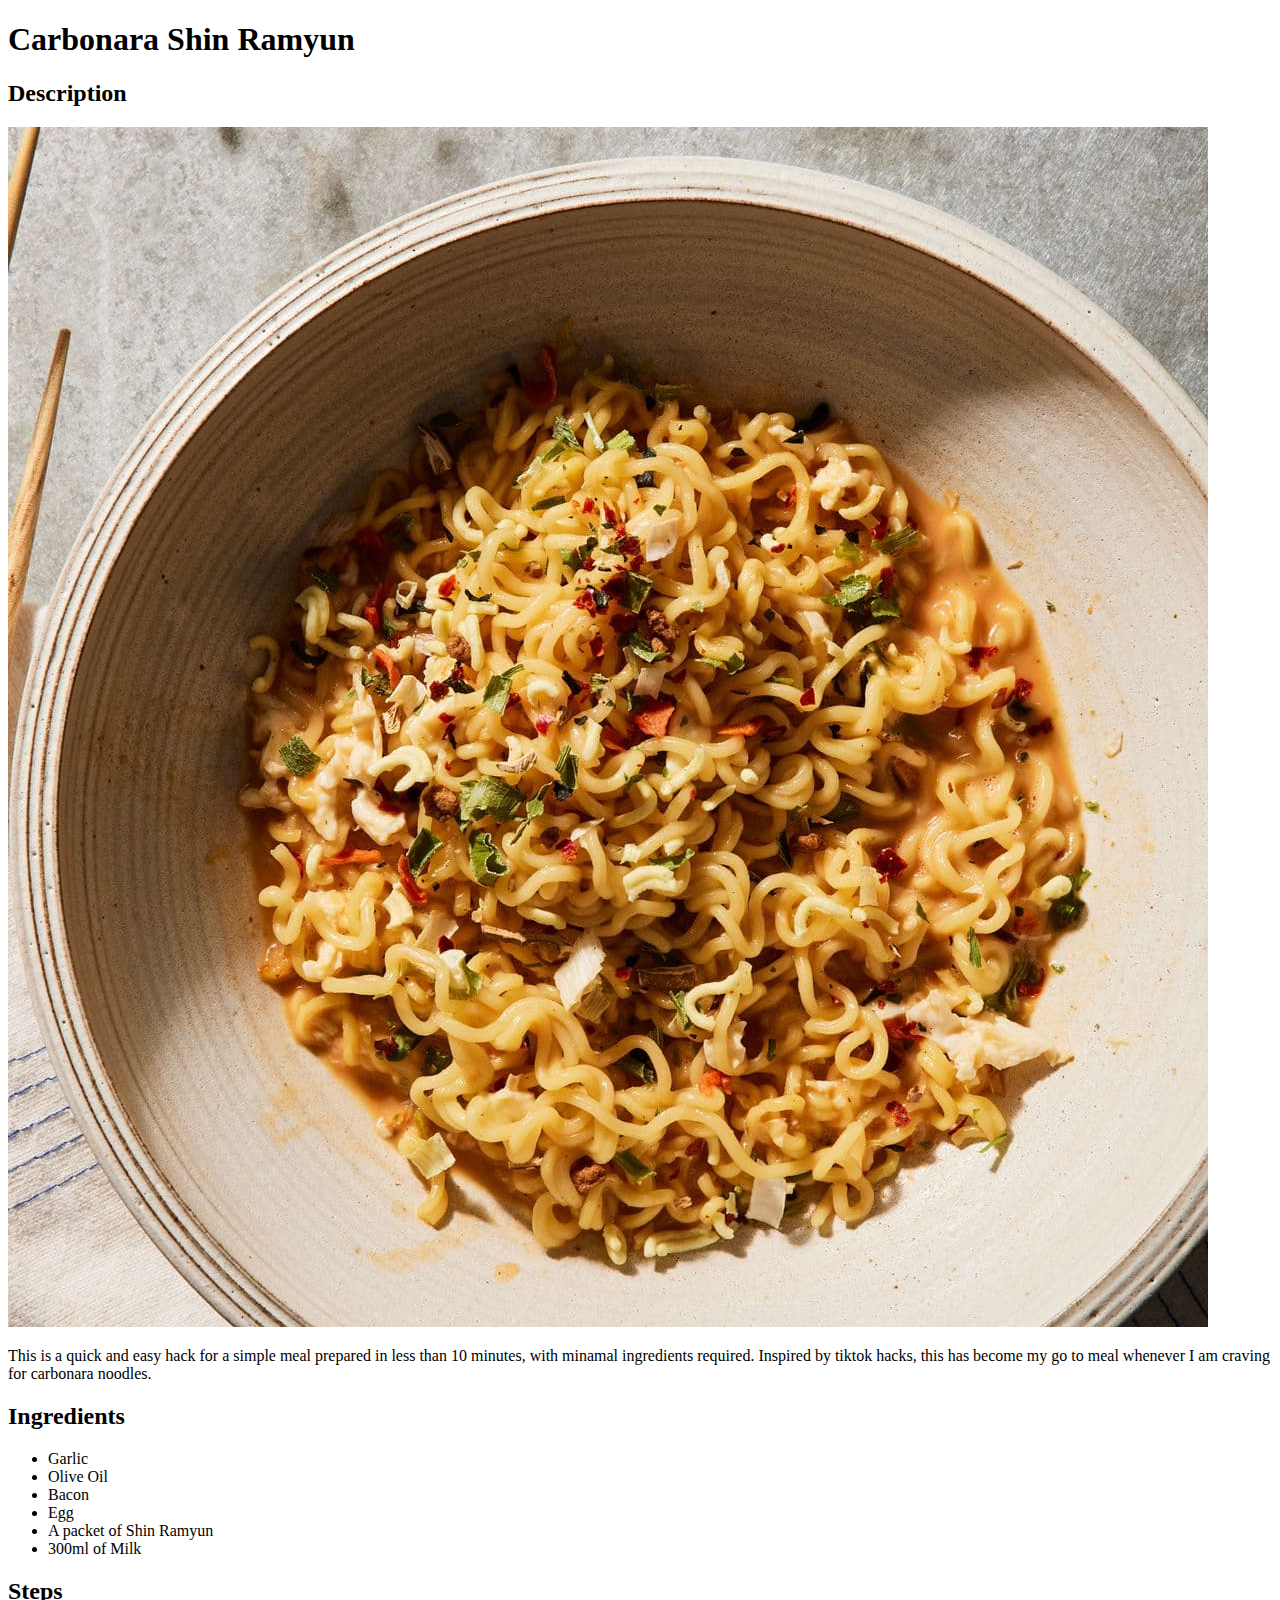
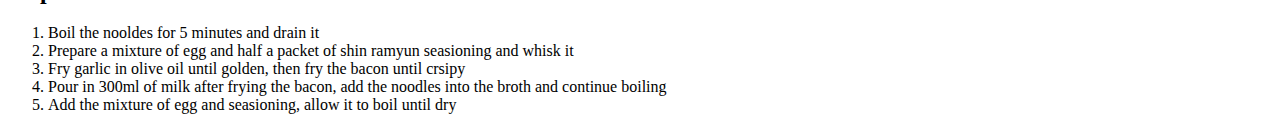
==== recipes/carbonara-shin-ramyun.html @ 3de21ad6 "Added recipe for Carbonara Shin Ramyun" ====
<!DOCTYPE html>
<html lang="en">
    <head>
        <meta charset="UTF-8">
        <title>Carbonara Shin Ramyun</title>
    </head>

    <body>
        <h1>Carbonara Shin Ramyun</h1>
        <h2>Description</h2>
        <img src="../images/carbonara-shin-ramyun.jpg" alt="Picture of Carbonara Shin Ramyun">
        <p>This is a quick and easy hack for a simple meal prepared in less than 10 minutes, with minamal ingredients required. Inspired by tiktok hacks,
            this has become my go to meal whenever I am craving for carbonara noodles.
        </p>
        <h2>Ingredients</h2>
        <ul>
            <li>Garlic</li>
            <li>Olive Oil</li>
            <li>Bacon</li>
            <li>Egg</li>
            <li>A packet of Shin Ramyun</li>
            <li>300ml of Milk</li>
        </ul>
        <h2>Steps</h2>
        <ol>
            <li>Boil the nooldes for 5 minutes and drain it</li>
            <li>Prepare a mixture of egg and half a packet of shin ramyun seasioning and whisk it</li>
            <li>Fry garlic in olive oil until golden, then fry the bacon until crsipy</li>
            <li>Pour in 300ml of milk after frying the bacon, add the noodles into the broth and continue boiling</li>
            <li>Add the mixture of egg and seasioning, allow it to boil until dry</li>
        </ol>
    </body>
</html>
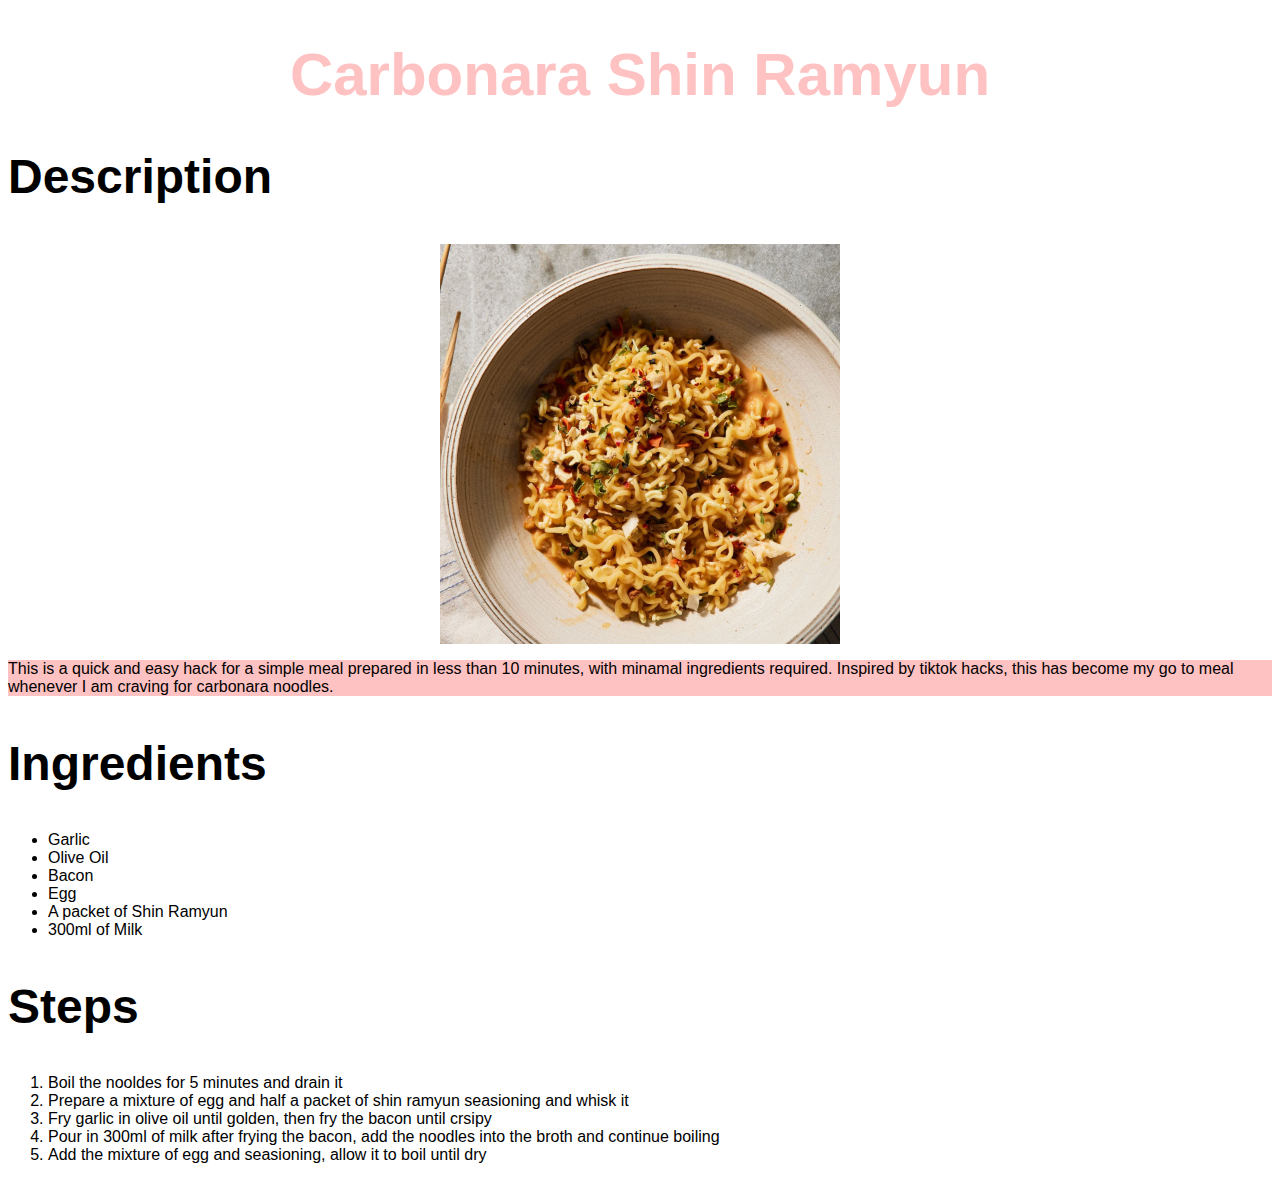
==== commit 4b06b88f: "Styled with CSS" ====
--- a/recipes/carbonara-shin-ramyun.html
+++ b/recipes/carbonara-shin-ramyun.html
@@ -3,6 +3,7 @@
     <head>
         <meta charset="UTF-8">
         <title>Carbonara Shin Ramyun</title>
+        <link rel="stylesheet" href="style.css">
     </head>
 
     <body>
--- a/recipes/style.css
+++ b/recipes/style.css
@@ -0,0 +1,30 @@
+body {
+    font-family: Arial, Helvetica, sans-serif;
+    background-color: #ffffff;
+}
+
+h1 {
+    text-align: center;
+    color: #ffc2c2;
+    font-size: 60px;
+}
+
+h2 {
+    text-align: left;
+    color: black;
+    font-size: 48px;
+}
+
+p {
+    background-color: #ffc2c2;
+    color: black;
+}
+
+
+img {
+    display: block;
+    margin-left: auto;
+    margin-right: auto;
+    height: 400px;
+    width: auto;
+}